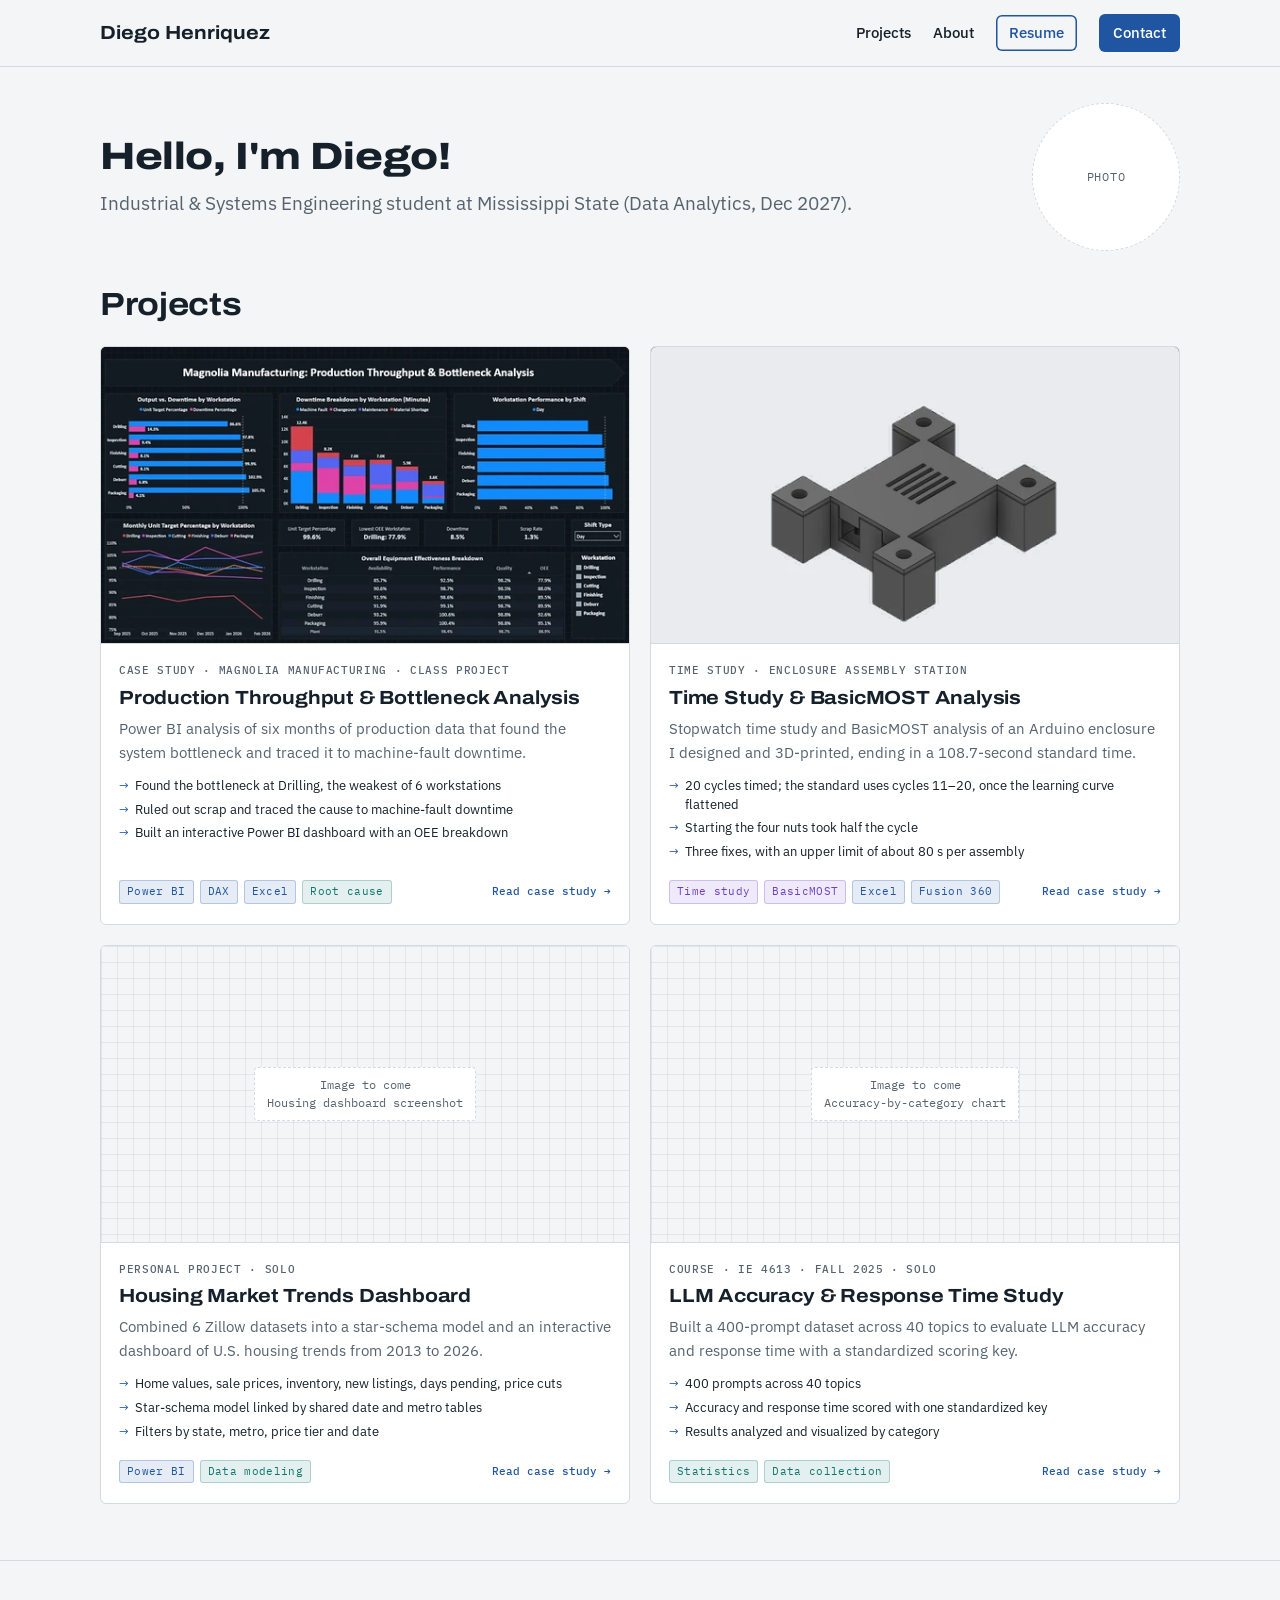
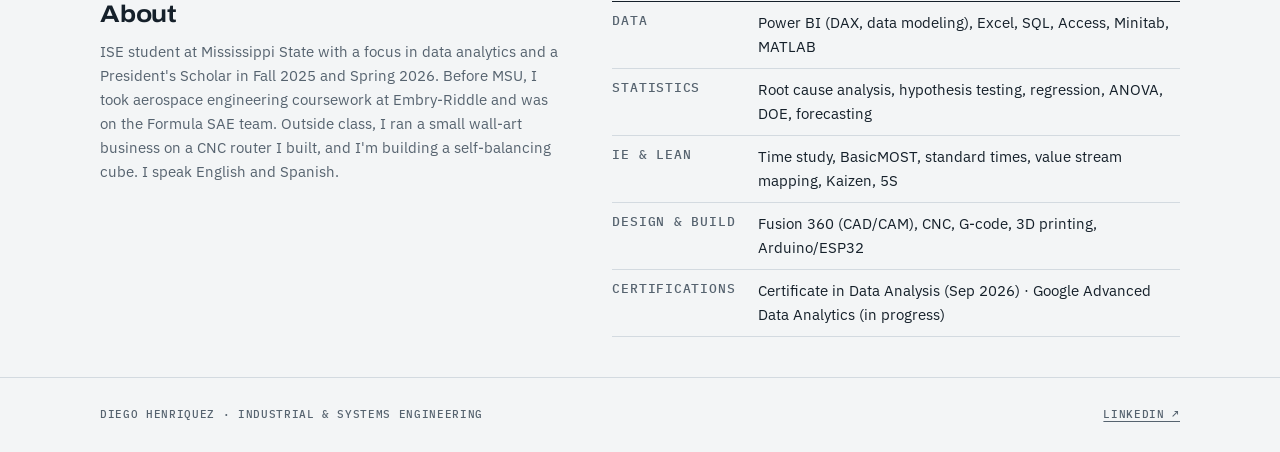
==== index.html @ f1a41e44 "Remove internship/co-op term from the site Co-Authored-By: Claude Opus 5.5 <noreply@anthropic.com> C" ====
<!doctype html>
<html lang="en">
<head>
<meta charset="utf-8">
<meta name="viewport" content="width=device-width, initial-scale=1, viewport-fit=cover">
<title>Diego Henriquez | Industrial &amp; Systems Engineering Portfolio</title>
<meta name="description" content="Portfolio of Diego Henriquez, an Industrial &amp; Systems Engineering student at Mississippi State University focused on data analytics and process improvement.">
<meta property="og:title" content="Diego Henriquez | Industrial &amp; Systems Engineering Portfolio">
<meta property="og:description" content="Portfolio of Diego Henriquez, an Industrial &amp; Systems Engineering student at Mississippi State University focused on data analytics and process improvement.">
<link rel="preconnect" href="https://fonts.googleapis.com">
<link rel="preconnect" href="https://fonts.gstatic.com" crossorigin>
<link rel="stylesheet" href="https://fonts.googleapis.com/css2?family=Archivo:wdth,wght@100..125,500..800&family=IBM+Plex+Mono:wght@400;500&family=IBM+Plex+Sans:ital,wght@0,400;0,500;0,600;1,400&display=swap">
<link rel="stylesheet" href="/assets/site.css?v=e1e865ce">
</head>
<body>
<header class="site-header">
  <div class="wrap">
    <a class="brand" href="#top">Diego Henriquez</a>
    <nav class="nav" aria-label="Main">
      <a href="#projects" class="hide-xs">Projects</a>
      <a href="#about" class="hide-sm">About</a>
      <a href="/assets/Diego_Henriquez_Resume.pdf" class="nav-ghost" target="_blank" rel="noopener">Resume</a>
      <a href="#contact" class="nav-cta" aria-haspopup="dialog">Contact</a>
    </nav>
  </div>
</header>
<main id="home">
  <div class="intro" id="top">
    <div class="wrap intro-grid">
      <div class="intro-copy">
        <h1 id="name-h">Hello, I'm Diego!</h1>
        <p class="lede"><span class="line">Industrial &amp; Systems Engineering student at Mississippi State (Data Analytics, Dec&nbsp;2027).</span></p>
      </div>
      <div class="avatar" role="img" aria-label="Profile photo coming soon"><span>Photo</span></div>
    </div>
  </div>

  <section class="block first" id="projects" aria-labelledby="projects-h">
    <div class="wrap">
      <div class="section-head">
        <h2 id="projects-h">Projects</h2>
      </div>
      <div class="projects cols-2">
        <a class="card" href="/projects/bottleneck-analysis/">
          <div class="thumb media"><img src="/assets/img/bottleneck-card-560.webp" srcset="/assets/img/bottleneck-card-560.webp 560w, /assets/img/bottleneck-card-1120.webp 1120w" sizes="(max-width: 640px) calc(100vw - 40px), 560px" alt="Power BI dashboard for the Magnolia Manufacturing bottleneck analysis" loading="lazy" decoding="async"><video src="/assets/video/bottleneck-card.mp4" muted loop playsinline preload="none" aria-hidden="true"></video></div>
          <div class="card-body">
            <div class="label">Case study · Magnolia Manufacturing · Class project</div>
            <h3>Production Throughput &amp; Bottleneck Analysis</h3>
            <p>Power BI analysis of six months of production data that found the system bottleneck and traced it to machine-fault downtime.</p>
            <ul class="facts"><li>Found the bottleneck at Drilling, the weakest of 6 workstations</li><li>Ruled out scrap and traced the cause to machine-fault downtime</li><li>Built an interactive Power BI dashboard with an OEE breakdown</li></ul>
            <div class="card-foot">
              <div class="tags"><span class="tag k-tool">Power BI</span><span class="tag k-tool">DAX</span><span class="tag k-tool">Excel</span><span class="tag k-analysis">Root cause</span></div>
              <span class="status">Read case study →</span>
            </div>
          </div>
        </a>
        <a class="card" href="/projects/time-study/">
          <div class="thumb media"><img src="/assets/img/ts-card-turn-560.webp" srcset="/assets/img/ts-card-turn-560.webp 560w, /assets/img/ts-card-turn-1120.webp 1120w" sizes="(max-width: 640px) calc(100vw - 40px), 560px" alt="Fusion 360 model of the enclosure turning while the cover lifts off and goes back on" loading="lazy" decoding="async"><video src="/assets/video/enclosure-turntable.mp4" muted loop playsinline preload="none" aria-hidden="true"></video></div>
          <div class="card-body">
            <div class="label">Time study · Enclosure assembly station</div>
            <h3>Time Study &amp; BasicMOST Analysis</h3>
            <p>Stopwatch time study and BasicMOST analysis of an Arduino enclosure I designed and 3D-printed, ending in a 108.7-second standard time.</p>
            <ul class="facts"><li>20 cycles timed; the standard uses cycles 11–20, once the learning curve flattened</li><li>Starting the four nuts took half the cycle</li><li>Three fixes, with an upper limit of about 80 s per assembly</li></ul>
            <div class="card-foot">
              <div class="tags"><span class="tag k-ie">Time study</span><span class="tag k-ie">BasicMOST</span><span class="tag k-tool">Excel</span><span class="tag k-tool">Fusion 360</span></div>
              <span class="status">Read case study →</span>
            </div>
          </div>
        </a>
        <a class="card" href="/projects/housing-dashboard/">
          <div class="thumb"><div class="pending">Image to come<br>Housing dashboard screenshot</div></div>
          <div class="card-body">
            <div class="label">Personal project · Solo</div>
            <h3>Housing Market Trends Dashboard</h3>
            <p>Combined 6 Zillow datasets into a star-schema model and an interactive dashboard of U.S. housing trends from 2013 to 2026.</p>
            <ul class="facts"><li>Home values, sale prices, inventory, new listings, days pending, price cuts</li><li>Star-schema model linked by shared date and metro tables</li><li>Filters by state, metro, price tier and date</li></ul>
            <div class="card-foot">
              <div class="tags"><span class="tag k-tool">Power BI</span><span class="tag k-analysis">Data modeling</span></div>
              <span class="status">Read case study →</span>
            </div>
          </div>
        </a>
        <a class="card" href="/projects/llm-study/">
          <div class="thumb"><div class="pending">Image to come<br>Accuracy-by-category chart</div></div>
          <div class="card-body">
            <div class="label">Course · IE 4613 · Fall 2025 · Solo</div>
            <h3>LLM Accuracy &amp; Response Time Study</h3>
            <p>Built a 400-prompt dataset across 40 topics to evaluate LLM accuracy and response time with a standardized scoring key.</p>
            <ul class="facts"><li>400 prompts across 40 topics</li><li>Accuracy and response time scored with one standardized key</li><li>Results analyzed and visualized by category</li></ul>
            <div class="card-foot">
              <div class="tags"><span class="tag k-analysis">Statistics</span><span class="tag k-analysis">Data collection</span></div>
              <span class="status">Read case study →</span>
            </div>
          </div>
        </a>
      </div>
    </div>
  </section>

  <section class="block compact" id="about" aria-labelledby="about-h">
    <div class="wrap about-grid">
      <div class="about-copy">
        <h2 id="about-h">About</h2>
        <p>ISE student at Mississippi State with a focus in data analytics and a President's Scholar in Fall 2025 and Spring 2026. Before MSU, I took aerospace engineering coursework at Embry-Riddle and was on the Formula SAE team. Outside class, I ran a small wall-art business on a CNC router I built, and I'm building a self-balancing cube. I speak English and Spanish.</p>
      </div>
      <dl class="skills">
        <div><dt class="label">Data</dt><dd>Power BI (DAX, data modeling), Excel, SQL, Access, Minitab, MATLAB</dd></div>
        <div><dt class="label">Statistics</dt><dd>Root cause analysis, hypothesis testing, regression, ANOVA, DOE, forecasting</dd></div>
        <div><dt class="label">IE &amp; lean</dt><dd>Time study, BasicMOST, standard times, value stream mapping, Kaizen, 5S</dd></div>
        <div><dt class="label">Design &amp; build</dt><dd>Fusion 360 (CAD/CAM), CNC, G-code, 3D printing, Arduino/ESP32</dd></div>
        <div><dt class="label">Certifications</dt><dd>Certificate in Data Analysis (Sep 2026) · Google Advanced Data Analytics (in progress)</dd></div>
      </dl>
    </div>
  </section>

  <dialog class="contact-dlg" id="contact" aria-labelledby="contact-h">
    <button type="button" class="contact-close" aria-label="Close">✕</button>
    <div class="contact">
      <div>
        <h2 id="contact-h">Let's talk</h2>
        <p>Open to relocating anywhere in the U.S. Email is the best way to reach me.</p>
      </div>
      <div class="email-field">
        <span class="email-addr" id="email-addr">diegoh1548@gmail.com</span>
        <button type="button" class="copy-btn" id="copy-email" aria-label="Copy email address"><svg viewBox="0 0 24 24" width="18" height="18" fill="none" stroke="currentColor" stroke-width="1.9" stroke-linecap="round" stroke-linejoin="round" aria-hidden="true"><rect width="14" height="14" x="8" y="8" rx="2" ry="2"/><path d="M4 16c-1.1 0-2-.9-2-2V4c0-1.1.9-2 2-2h10c1.1 0 2 .9 2 2"/></svg><span class="copy-label">Copy</span></button>
      </div>
      <div class="contact-actions">
        <a class="cbtn cbtn-primary" href="mailto:diegoh1548@gmail.com"><svg viewBox="0 0 24 24" width="18" height="18" fill="none" stroke="currentColor" stroke-width="1.9" stroke-linecap="round" stroke-linejoin="round" aria-hidden="true"><rect width="20" height="16" x="2" y="4" rx="2"/><path d="m22 7-8.97 5.7a1.94 1.94 0 0 1-2.06 0L2 7"/></svg>Email me</a>
        <a class="cbtn cbtn-secondary" href="https://www.linkedin.com/in/diego-s-henriquez" target="_blank" rel="noopener"><svg viewBox="0 0 24 24" width="18" height="18" fill="none" stroke="currentColor" stroke-width="1.9" stroke-linecap="round" stroke-linejoin="round" aria-hidden="true"><path d="M15 3h6v6"/><path d="M10 14 21 3"/><path d="M18 13v6a2 2 0 0 1-2 2H5a2 2 0 0 1-2-2V8a2 2 0 0 1 2-2h3"/></svg>LinkedIn</a>
      </div>
    </div>
  </dialog>
</main>
<footer>
  <div class="wrap">
    <span class="label">Diego Henriquez · Industrial &amp; Systems Engineering</span>
    <a class="label" href="https://www.linkedin.com/in/diego-s-henriquez" target="_blank" rel="noopener">LinkedIn ↗</a>
  </div>
</footer>
<script src="/assets/site.js?v=23eb22f5"></script>
</body>
</html>
---- assets/site.css ----
/* Diego Henriquez portfolio
   Layout: drafting-sheet portfolio. Compact intro, 3x2 project grid, and project pages
   whose left column reads like a drawing's spec column. */
:root {
  --paper: #f3f5f6;
  --surface: #ffffff;
  --ink: #15202a;
  --muted: #56636f;
  --line: #d3dae0;
  --grid: rgba(21, 32, 42, 0.07);
  --accent: #1f55a1;
  --accent-ink: #ffffff;
  --signal: #b87400;
  --signal-soft: rgba(184, 116, 0, 0.12);

  --font-display: "Archivo", "Helvetica Neue", Arial, sans-serif;
  --font-body: "IBM Plex Sans", "Segoe UI", Roboto, Arial, sans-serif;
  --font-mono: "IBM Plex Mono", ui-monospace, "SFMono-Regular", Menlo, Consolas, monospace;

  --step--1: 0.8125rem;
  --step-0: 1rem;
  --step-1: 1.1875rem;
  --step-2: 1.5rem;
  --step-3: 2rem;

  --radius: 6px;
  --wrap: 1120px;
  color-scheme: light;
}
/* Always light. The dark palette below is kept for reference and only applies if data-theme="dark" is set. */
:root[data-theme="dark"] {
  --paper: #0f151b;
  --surface: #151d25;
  --ink: #e5eaee;
  --muted: #9aa7b2;
  --line: #2a3641;
  --grid: rgba(229, 234, 238, 0.06);
  --accent: #86abe6;
  --accent-ink: #0f151b;
  --signal: #f0b443;
  --signal-soft: rgba(240, 180, 67, 0.14);
  --k-tool: #86abe6; --k-analysis: #5ec7b9; --k-ie: #b39cf0; --k-build: #f08aa8;
  color-scheme: dark;
}

* { box-sizing: border-box; }
img { max-width: 100%; }
[hidden] { display: none !important; }
html { scroll-behavior: smooth; }
@media (prefers-reduced-motion: reduce) { html { scroll-behavior: auto; } * { transition: none !important; } }

body {
  margin: 0;
  background: var(--paper);
  color: var(--ink);
  font-family: var(--font-body);
  font-size: var(--step-0);
  line-height: 1.6;
  -webkit-font-smoothing: antialiased;
}
a { color: var(--accent); text-underline-offset: 3px; }
:focus-visible { outline: 2px solid var(--accent); outline-offset: 3px; border-radius: 2px; }
h1, h2, h3 { font-family: var(--font-display); font-stretch: 112%; line-height: 1.1; margin: 0; text-wrap: balance; letter-spacing: -0.01em; }
p { margin: 0; }

.wrap { max-width: var(--wrap); margin-inline: auto; padding-inline: 20px; }
.label {
  font-family: var(--font-mono);
  font-size: var(--step--1);
  font-weight: 500;
  letter-spacing: 0.06em;
  text-transform: uppercase;
  color: var(--muted);
}

/* ---------- header ---------- */
.site-header {
  position: sticky;
  top: env(safe-area-inset-top, 0px);
  z-index: 10;
  background: color-mix(in srgb, var(--paper) 88%, transparent);
  backdrop-filter: blur(8px);
  -webkit-backdrop-filter: blur(8px);
  border-bottom: 1px solid var(--line);
}
.site-header .wrap { display: flex; align-items: center; justify-content: space-between; gap: 16px; padding-block: 14px; }
.brand { font-family: var(--font-display); font-stretch: 112%; font-weight: 700; font-size: var(--step-1); color: var(--ink); text-decoration: none; white-space: nowrap; transition: opacity 180ms ease, transform 180ms ease; }
.brand.is-tucked { opacity: 0; transform: translateY(4px); pointer-events: none; }
.nav { display: flex; gap: 22px; align-items: center; flex-wrap: wrap; }
.nav a { color: var(--ink); text-decoration: none; font-weight: 500; font-size: 0.9375rem; }
.nav a:hover { color: var(--accent); }
.nav .nav-cta { color: var(--accent-ink); background: var(--accent); padding: 7px 14px; border-radius: var(--radius); }
.nav .nav-cta:hover { color: var(--accent-ink); filter: brightness(1.08); }
@media (max-width: 560px) { .nav .hide-sm { display: none; } .nav { gap: 14px; } }

/* ---------- compact intro ---------- */
.intro { padding-block: 36px 8px; }
.intro h1 { font-size: clamp(1.75rem, 3.6vw, 2.375rem); font-weight: 800; font-stretch: 118%; }
.intro-grid { display: flex; align-items: center; justify-content: space-between; gap: 40px; }
.intro-copy { min-width: 0; }
.intro .lede { max-width: none; }
.intro .lede .line { display: block; }
@media (min-width: 1000px) { .intro .lede .line { white-space: nowrap; } }
.avatar { flex: none; width: 148px; aspect-ratio: 1; border-radius: 50%; display: grid; place-items: center;
  background: var(--surface); border: 1.5px dashed var(--line); color: var(--muted);
  font-family: var(--font-mono); font-size: 0.75rem; letter-spacing: 0.06em; text-transform: uppercase; }
@media (max-width: 560px) { .intro-grid { flex-direction: column-reverse; align-items: flex-start; gap: 16px; } .avatar { width: 88px; } }
.lede { margin-top: 10px; font-size: var(--step-1); color: var(--muted); max-width: 62ch; }

/* ---------- sections ---------- */
section.block { padding-block: 56px; border-top: 1px solid var(--line); }
section.block.first { padding-top: 28px; border-top: 0; }
section.block.compact { padding-block: 40px; }
section.block.compact h2 { font-size: var(--step-2); }
.section-head { margin-bottom: 24px; }
.section-head h2 { font-size: var(--step-3); font-weight: 700; }

/* ---------- project grid ---------- */
.projects { display: grid; grid-template-columns: repeat(3, minmax(0, 1fr)); gap: 20px; }
@media (max-width: 960px) { .projects { grid-template-columns: repeat(2, minmax(0, 1fr)); } }
@media (max-width: 600px) { .projects { grid-template-columns: 1fr; } }

.card {
  display: flex; flex-direction: column;
  background: var(--surface);
  border: 1px solid var(--line);
  border-radius: var(--radius);
  overflow: hidden;
  color: var(--ink);
  text-decoration: none;
  min-width: 0;
  transition: transform 160ms ease, border-color 160ms ease, box-shadow 160ms ease;
}
.card:hover { transform: translateY(-2px); border-color: var(--accent); box-shadow: 0 8px 24px -16px color-mix(in srgb, var(--ink) 60%, transparent); }
.thumb {
  position: relative;
  aspect-ratio: 16 / 9;
  max-width: 100%;
  border-bottom: 1px solid var(--line);
  background-color: var(--paper);
  background-image:
    linear-gradient(var(--grid) 1px, transparent 1px),
    linear-gradient(90deg, var(--grid) 1px, transparent 1px);
  background-size: 16px 16px;
  display: flex; align-items: center; justify-content: center;
  padding: 16px;
}
.thumb .pending {
  font-family: var(--font-mono); font-size: 0.75rem; color: var(--muted);
  text-align: center; line-height: 1.5;
  border: 1px dashed var(--line); background: var(--surface);
  padding: 8px 12px; border-radius: 4px; max-width: 90%;
}
.card-body { display: flex; flex-direction: column; gap: 8px; padding: 18px 18px 20px; flex: 1; }
.card-body .label { font-size: 0.6875rem; }
.card-body h3 { font-size: 1.1875rem; font-weight: 700; }
.card-body p { color: var(--muted); font-size: 0.9375rem; }
.facts { margin: 4px 0 0; padding: 0; list-style: none; display: flex; flex-direction: column; gap: 5px; }
.facts li { position: relative; padding-left: 14px; font-size: 0.8125rem; line-height: 1.45; color: var(--ink); }
.facts li { padding-left: 16px; }
.facts li::before { content: "→"; position: absolute; left: 0; top: 0; font-size: 0.75rem; line-height: inherit; color: var(--accent); }
.card-foot { margin-top: auto; padding-top: 10px; display: flex; justify-content: space-between; align-items: center; gap: 10px; flex-wrap: wrap; }
.tags { display: flex; flex-wrap: wrap; gap: 6px; }
.tag { font-family: var(--font-mono); font-size: 0.6875rem; letter-spacing: 0.03em; padding: 3px 8px; border-radius: 3px; background: color-mix(in srgb, var(--ink) 7%, transparent); color: var(--ink); white-space: nowrap; }
.tag.wip { background: var(--signal-soft); color: var(--signal); }
/* Skill chips colored by kind: tools, analysis, IE methods, build. Same colors on every page. */
:root { --k-tool: #1f55a1; --k-analysis: #0f766e; --k-ie: #6d3fc4; --k-build: #b42357; }
.tag[class*="k-"] { color: var(--k); background: color-mix(in srgb, var(--k) 11%, transparent); box-shadow: inset 0 0 0 1px color-mix(in srgb, var(--k) 26%, transparent); }
.tag.k-tool { --k: var(--k-tool); }
.tag.k-analysis { --k: var(--k-analysis); }
.tag.k-ie { --k: var(--k-ie); }
.tag.k-build { --k: var(--k-build); }
.status { font-family: var(--font-mono); font-size: 0.6875rem; color: var(--accent); font-weight: 500; white-space: nowrap; }

/* six-station flow (bottleneck project) */
.flow { display: flex; align-items: stretch; gap: 4px; width: 100%; }
.station {
  flex: 1 1 0; min-width: 0;
  display: flex; flex-direction: column; align-items: center; justify-content: center; gap: 6px;
  padding: 10px 2px; border: 1px solid var(--line); background: var(--surface); border-radius: 3px;
  font-family: var(--font-mono); font-size: 0.5625rem; letter-spacing: 0.04em; text-transform: uppercase; color: var(--muted);
  text-align: center; overflow-wrap: anywhere;
}
.station .bar { width: 60%; height: 3px; background: var(--muted); opacity: 0.45; border-radius: 2px; }
.station.constraint { border-color: var(--signal); background: var(--signal-soft); color: var(--signal); font-weight: 500; }
.station.constraint .bar { background: var(--signal); opacity: 1; width: 50%; }
.flow-wrap { width: 100%; display: flex; flex-direction: column; gap: 10px; }
.flow-caption { font-family: var(--font-mono); font-size: 0.6875rem; color: var(--muted); text-align: center; }
.flow-caption b { color: var(--signal); font-weight: 500; }

/* ---------- about ---------- */
.about-grid { display: grid; grid-template-columns: minmax(0, 0.9fr) minmax(0, 1.1fr); gap: 48px; }
@media (max-width: 860px) { .about-grid { grid-template-columns: 1fr; gap: 28px; } }
.about-copy { display: flex; flex-direction: column; gap: 12px; max-width: 62ch; }
.about-copy p { color: var(--muted); font-size: 0.9375rem; }
.about-copy h2 { font-weight: 700; }
.skills { margin: 0; display: grid; border-top: 1.5px solid var(--ink); }
.skills > div { display: grid; grid-template-columns: 130px minmax(0, 1fr); gap: 16px; padding-block: 9px; border-bottom: 1px solid var(--line); }
.skills dt { margin: 0; }
.skills dd { margin: 0; font-size: 0.9375rem; }
@media (max-width: 520px) { .skills > div { grid-template-columns: 1fr; gap: 4px; } }

/* ---------- contact ---------- */
.contact { display: grid; grid-template-columns: minmax(0, 1.2fr) minmax(0, 1fr); gap: 40px; align-items: center; }
@media (max-width: 860px) { .contact { grid-template-columns: 1fr; gap: 20px; } }
.contact h2 { font-weight: 700; margin-bottom: 8px; }
.contact p { color: var(--muted); max-width: 52ch; }
.email-box { background: var(--surface); border: 1px solid var(--line); border-radius: var(--radius); padding: 14px 16px; display: flex; flex-direction: column; gap: 10px; min-width: 0; }
.email-line { display: flex; align-items: center; justify-content: space-between; gap: 12px; flex-wrap: wrap; }
.email-addr { font-family: var(--font-mono); font-size: 1.0625rem; color: var(--ink); user-select: all; overflow-wrap: anywhere; }
.copy-btn { font: inherit; font-size: 0.8125rem; font-weight: 600; color: var(--accent); background: transparent; border: 1px solid var(--accent); border-radius: var(--radius); padding: 6px 12px; cursor: pointer; }
.copy-btn:hover { background: color-mix(in srgb, var(--accent) 8%, transparent); }
.contact-links { display: flex; gap: 18px; flex-wrap: wrap; font-weight: 600; font-size: 0.9375rem; }

footer { border-top: 1px solid var(--line); padding-block: 28px; }
footer .wrap { display: flex; justify-content: space-between; gap: 12px; flex-wrap: wrap; }
footer .label { font-size: 0.6875rem; }

/* ---------- project pages ---------- */
.case { padding-block: 32px 56px; }
.back { display: inline-flex; gap: 6px; font-weight: 600; font-size: 0.9375rem; text-decoration: none; }
.case-head { margin-top: 24px; max-width: 860px; }
.case-head h1 { font-size: clamp(1.875rem, 4.6vw, 3rem); font-weight: 800; margin-block: 12px 16px; }
@media (min-width: 900px) { .case-head { max-width: none; } .case-head h1.one-line { white-space: nowrap; font-size: min(2.625rem, 3.2vw); } .case-head .lede { max-width: 64ch; } }
.case-head .lede { max-width: 64ch; margin-top: 0; }
.case-head .tags { margin-top: 18px; }

.stats {
  display: grid; grid-template-columns: repeat(var(--n, 4), minmax(0, 1fr));
  gap: 1px; background: var(--line);
  margin-top: 36px; border: 1.5px solid var(--ink);
}
.stat { padding: 16px 18px 18px; background: var(--surface); display: flex; flex-direction: column; gap: 6px; min-width: 0; }
.stat .num { font-family: var(--font-display); font-stretch: 112%; font-weight: 800; font-size: 2.125rem; line-height: 1; font-variant-numeric: tabular-nums; }
.stat.hot .num { color: var(--signal); }
.stat p { font-size: 0.875rem; color: var(--muted); }
@media (max-width: 860px) { .stats.n4 { grid-template-columns: repeat(2, minmax(0, 1fr)); } }
@media (max-width: 560px) { .stats.n3 { grid-template-columns: 1fr; } }
@media (max-width: 420px) { .stats { grid-template-columns: 1fr !important; } }

.figure { margin: 36px 0 0; }
.figure .thumb { aspect-ratio: 16 / 9; border: 1px solid var(--line); border-radius: var(--radius); }
.figure figcaption { margin-top: 10px; font-size: 0.875rem; color: var(--muted); }
.figure .shot { display: block; border: 1px solid var(--line); border-radius: var(--radius); overflow: hidden; background: #0f151b; transition: border-color 160ms ease; }
.figure .shot:hover { border-color: var(--accent); }
.figure .shot img { display: block; width: 100%; height: auto; }

.case-body { display: grid; grid-template-columns: 240px minmax(0, 1fr); gap: 56px; margin-top: 48px; }
@media (max-width: 860px) { .case-body { grid-template-columns: 1fr; gap: 28px; } }
.spec { align-self: start; position: sticky; top: calc(env(safe-area-inset-top, 0px) + 84px); border-top: 1.5px solid var(--ink); }
@media (max-width: 860px) { .spec { position: static; } }
.spec dl { margin: 0; }
.spec div { padding-block: 12px; border-bottom: 1px solid var(--line); display: flex; flex-direction: column; gap: 2px; }
.spec dd { margin: 0; font-size: 0.9375rem; font-weight: 500; }
.prose { display: flex; flex-direction: column; gap: 36px; min-width: 0; }
.prose section { display: flex; flex-direction: column; gap: 12px; }
/* text keeps a readable measure; figures use the full column */
.prose > :not(.figure):not(section), .prose section > :not(.figure) { max-width: 68ch; }
.prose section .figure { margin: 8px 0; }
.prose h2 { font-size: var(--step-2); font-weight: 700; }
.prose ul { margin: 0; padding-left: 20px; display: flex; flex-direction: column; gap: 10px; }
.prose li::marker { color: var(--muted); }
.prose .figure { margin-top: 0; }
.takeaway { border-left: 3px solid var(--signal); padding: 4px 0 4px 18px; font-size: var(--step-1); }

/* content still to be written (search the HTML for "To add") */
.todo {
  border: 1px dashed var(--signal);
  background: var(--signal-soft);
  border-radius: 4px;
  padding: 10px 14px;
  font-size: 0.875rem;
  color: var(--ink);
}
.todo::before { content: "To add · "; font-family: var(--font-mono); font-size: 0.75rem; letter-spacing: 0.04em; text-transform: uppercase; color: var(--signal); }

.pager { display: grid; grid-template-columns: 1fr 1fr; gap: 16px; margin-top: 56px; padding-top: 24px; border-top: 1px solid var(--line); }
.pager a { display: flex; flex-direction: column; gap: 4px; text-decoration: none; color: var(--ink); padding: 14px 16px; border: 1px solid var(--line); border-radius: var(--radius); background: var(--surface); min-width: 0; }
.pager a:hover { border-color: var(--accent); }
.pager a.next { text-align: right; grid-column: 2; }
.pager .pager-title { font-family: var(--font-display); font-stretch: 112%; font-weight: 700; font-size: 1rem; }
@media (max-width: 560px) { .pager { grid-template-columns: 1fr; } .pager a.next { grid-column: auto; } }

/* four projects: a 2x2 grid instead of 3 + 1 */
.projects.cols-2 { grid-template-columns: repeat(2, minmax(0, 1fr)); }
@media (max-width: 600px) { .projects.cols-2 { grid-template-columns: 1fr; } }
.figure .shot video { display: block; width: 100%; height: auto; }

/* Project pages: dark content and a matching dark header */
body:has(article.case:not(.theme-light)) { background: #0f151b; }
body:has(article.case:not(.theme-light)) .site-header,
body:has(article.case:not(.theme-light)) main,
body:has(article.case:not(.theme-light)) footer {
  --paper: #0f151b;
  --surface: #151d25;
  --ink: #e5eaee;
  --muted: #9aa7b2;
  --line: #2a3641;
  --grid: rgba(229, 234, 238, 0.06);
  --accent: #86abe6;
  --accent-ink: #0f151b;
  --signal: #f0b443;
  --signal-soft: rgba(240, 180, 67, 0.14);
  --k-tool: #86abe6; --k-analysis: #5ec7b9; --k-ie: #b39cf0; --k-build: #f08aa8;
  color-scheme: dark;
  background: var(--paper);
  color: var(--ink);
}
body:has(article.case:not(.theme-light)) .site-header { background: rgba(15, 21, 27, 0.92); }

/* Home card with a dashboard still that plays the clip on hover */
.thumb.media { padding: 0; background: #0f151b; overflow: hidden; }
.thumb.media img, .thumb.media video { position: absolute; inset: 0; width: 100%; height: 100%; object-fit: cover; }
.thumb.media video { opacity: 0; transition: opacity 200ms ease; }
.thumb.media.is-playing video { opacity: 1; }
.play-hint { position: absolute; right: 10px; bottom: 10px; font-family: var(--font-mono); font-size: 0.6875rem; color: #e5eaee; background: rgba(15, 21, 27, 0.8); border: 1px solid #2a3641; padding: 3px 8px; border-radius: 3px; transition: opacity 200ms ease; }
.thumb.media.is-playing .play-hint { opacity: 0; }
@media (hover: none) { .play-hint { display: none; } }

/* STAR summary near the top of a case study */
.star { margin-top: 44px; }
.star h2 { font-size: var(--step-2); font-weight: 700; margin-bottom: 14px; }
.star-grid { position: relative; display: grid; grid-template-columns: repeat(var(--n, 3), minmax(0, 1fr)); border: 1px solid var(--line); border-radius: var(--radius); overflow: hidden; }
.star-item + .star-item { border-left: 1px solid var(--line); }
.star-item { background: var(--surface); padding: 16px 18px 18px; display: flex; flex-direction: column; gap: 8px; }
.star-k { font-family: var(--font-mono); font-size: 0.75rem; letter-spacing: 0.06em; text-transform: uppercase; color: var(--muted); }
.star-item p { font-size: 0.9375rem; line-height: 1.55; color: var(--muted); }
.star-item.is-result { background: color-mix(in srgb, var(--accent) 9%, var(--surface)); }
.star-item.is-result .star-k { color: var(--accent); }
.star-item.is-result p { color: var(--ink); }
/* Accent line along the top that has finished drawing across all three boxes */
.star-grid::before { content: ""; position: absolute; z-index: 1; left: 0; top: 0; width: 100%; height: 2px; background: var(--accent); transform-origin: left center; }
@media (max-width: 760px) {
  .star-grid { grid-template-columns: 1fr; }
  .star-item + .star-item { border-left: 0; border-top: 1px solid var(--line); }
  .star-grid::before { width: 2px; height: 100%; transform-origin: center top; }
}
/* Load-in, once: the line sweeps left to right and each box fades up as the line reaches it */
@media (prefers-reduced-motion: no-preference) {
  .star-grid::before { animation: star-sweep 1100ms cubic-bezier(.4, 0, .2, 1) 150ms both; }
  .star-item { animation: star-in 420ms ease-out both; animation-delay: calc(150ms + var(--i) * 330ms); }
  .star-item.is-result { animation: star-in 420ms ease-out both, star-glow 900ms ease-out both; animation-delay: calc(150ms + var(--i) * 330ms), 1150ms; }
  @media (max-width: 760px) { .star-grid::before { animation-name: star-sweep-v; } }
}
@keyframes star-sweep { from { transform: scaleX(0); } to { transform: scaleX(1); } }
@keyframes star-sweep-v { from { transform: scaleY(0); } to { transform: scaleY(1); } }
@keyframes star-in { from { opacity: 0; transform: translateY(6px); } to { opacity: 1; transform: none; } }
@keyframes star-glow { from { box-shadow: inset 0 0 0 1px color-mix(in srgb, var(--accent) 70%, transparent); } to { box-shadow: inset 0 0 0 1px transparent; } }
.full-title { margin-top: 56px; padding-top: 28px; border-top: 1px solid var(--line); font-size: var(--step-3); font-weight: 700; }
.full-title + .case-body { margin-top: 28px; }

/* Click-to-enlarge */
.figure .shot { cursor: zoom-in; }
.lb { border: 0; padding: 0; margin: auto; max-width: 96vw; max-height: 94vh; background: transparent; color: #e5eaee; overflow: visible; }
.lb::backdrop { background: rgba(5, 8, 11, 0.88); }
.lb-media { display: block; max-width: 96vw; max-height: 86vh; width: auto; height: auto; border-radius: 6px; border: 1px solid #2a3641; background: #0f151b; }
.lb-cap { margin-top: 10px; font-size: 0.875rem; color: #9aa7b2; max-width: 96vw; }
.lb-close { position: fixed; top: 14px; right: 16px; font: inherit; font-size: 0.875rem; font-weight: 600; color: #0f151b; background: #e5eaee; border: 0; border-radius: 6px; padding: 7px 12px; cursor: pointer; }

/* Case page: keep the header, short version and at least half the first clip above the fold */
.case-head { margin-top: 14px; }
.case-head h1 { margin-block: 8px 10px; }
.case-head .tags { margin-top: 12px; }
@media (min-width: 900px) { .case-head .lede { max-width: 92ch; } }
.star { margin-top: 26px; }
.star h2 { font-size: var(--step-1); margin-bottom: 10px; }
.star-item { padding: 14px 18px 16px; gap: 6px; }
.star-item p { font-size: 0.875rem; line-height: 1.5; }
.star + .figure { margin-top: 20px; }

/* DAX code blocks */
.prose h3 { font-size: var(--step-1); font-weight: 700; margin-top: 10px; }
.prose section > .dax { max-width: none; }
.dax { border: 1px solid var(--line); border-radius: var(--radius); background: color-mix(in srgb, var(--paper) 55%, #000); overflow: hidden; }
.dax-label { font-family: var(--font-mono); font-size: 0.6875rem; letter-spacing: 0.06em; text-transform: uppercase; color: var(--muted); padding: 8px 16px 0; }
.dax pre { margin: 0; padding: 12px 16px 14px; overflow-x: auto; font-family: var(--font-mono); font-size: 0.8125rem; line-height: 1.6; color: var(--ink); tab-size: 4; }
.dax code { font: inherit; white-space: pre; }
.dx-f { color: var(--k-tool, #86abe6); }
.dx-m { color: var(--k-ie, #b39cf0); }
.dx-col { color: var(--k-analysis, #5ec7b9); }
.dx-s { color: var(--k-build, #f08aa8); }
.dx-k { color: var(--k-build, #f08aa8); font-weight: 600; }
.dx-c, .dx-n { color: var(--muted); }
@media (max-width: 560px) { .dax pre { font-size: 0.75rem; padding-inline: 12px; } }

/* Wide figures: on desktop, charts span the full page width (under the details column) so labels stay readable */


/* Icon bullets (recommendations) */
.prose .icon-list { list-style: none; padding: 0; margin: 0; display: flex; flex-direction: column; gap: 16px; }
.icon-list li { display: grid; grid-template-columns: 38px minmax(0, 1fr); gap: 14px; align-items: start; }
.il-ic { width: 38px; height: 38px; border-radius: 9px; display: grid; place-items: center; color: var(--accent);
  background: color-mix(in srgb, var(--accent) 13%, transparent); box-shadow: inset 0 0 0 1px color-mix(in srgb, var(--accent) 28%, transparent); }
.icon-list li > div { padding-top: 7px; }

/* Header resume button */
.nav .nav-ghost { padding: 6px 13px; border-radius: var(--radius); box-shadow: inset 0 0 0 1.5px var(--accent); color: var(--accent); }
.nav .nav-ghost:hover { background: color-mix(in srgb, var(--accent) 8%, transparent); color: var(--accent); }

/* Before / after data tables */
.prose section > .before-after { max-width: none; }
.before-after { display: flex; flex-direction: column; gap: 12px; margin: 6px 0 4px; }
.dt { border: 1px solid var(--line); border-radius: var(--radius); overflow: hidden; background: color-mix(in srgb, var(--paper) 55%, #000); }
.dt-cap { font-family: var(--font-mono); font-size: 0.6875rem; letter-spacing: 0.06em; text-transform: uppercase; color: var(--muted); padding: 9px 14px 0; }
.dt-raw .dt-cap { color: var(--k-build); }
.dt-clean .dt-cap { color: var(--k-analysis); }
.dt-scroll { overflow-x: auto; padding: 6px 6px 8px; }
.dt table { border-collapse: collapse; font-family: var(--font-mono); font-size: 0.75rem; width: 100%; }
.dt th { text-align: left; font-weight: 500; color: var(--muted); padding: 5px 8px; white-space: nowrap; border-bottom: 1px solid var(--line); }
.dt td { padding: 5px 8px; white-space: nowrap; color: var(--ink); }
.dt td.hl { border-radius: 3px; }
.dt-raw td.hl { background: color-mix(in srgb, var(--k-build) 18%, transparent); color: var(--k-build); }
.dt-clean td.hl { background: color-mix(in srgb, var(--k-analysis) 16%, transparent); color: var(--k-analysis); }
.dt td[data-empty] { min-width: 3ch; }
.ba-note { font-size: 0.8125rem; color: var(--muted); margin: 0; }
.dt table { font-size: 0.71875rem; }
.dt th, .dt td { padding: 5px 7px; }
@media (max-width: 440px) {
  .nav .hide-xs { display: none; }
  .nav { gap: 10px; }
  .nav .nav-ghost, .nav .nav-cta { padding: 6px 11px; }
}
@media (max-width: 380px) { .brand { font-size: 1.0625rem; } .nav { gap: 8px; } .nav .nav-ghost, .nav .nav-cta { padding: 6px 9px; font-size: 0.875rem; } }

/* "Show the DAX" toggle */
.dax-toggle { display: flex; flex-direction: column; gap: 12px; }
.dax-toggle > summary { cursor: pointer; width: fit-content; list-style: none; font-family: var(--font-mono); font-size: 0.8125rem;
  color: var(--accent); padding: 7px 12px; border-radius: var(--radius); box-shadow: inset 0 0 0 1px color-mix(in srgb, var(--accent) 40%, transparent); }
.dax-toggle > summary::-webkit-details-marker { display: none; }
.dax-toggle > summary::before { content: "+ "; }
.dax-toggle[open] > summary::before { content: "− "; }
.dax-toggle[open] > summary { margin-bottom: 4px; }
.prose section > .dax-toggle { max-width: none; }
.dax-toggle > p { max-width: 68ch; }

/* Project pages: one column. Details sit in a row above the write-up, and headings,
   text and pictures share one left edge. Text keeps a reading width; pictures use the full width. */
.case-body { grid-template-columns: minmax(0, 1fr); gap: 40px; }
.spec { position: static; border-top: 1.5px solid var(--ink); border-bottom: 1px solid var(--line); }
.spec dl { display: grid; grid-template-columns: repeat(4, minmax(0, 1fr)); gap: 0 32px; }
.spec div { border-bottom: 0; padding-block: 14px; }
@media (max-width: 860px) { .spec dl { grid-template-columns: repeat(2, minmax(0, 1fr)); } }
@media (max-width: 460px) { .spec dl { grid-template-columns: minmax(0, 1fr); } .spec div + div { border-top: 1px solid var(--line); } }
.full-title + .case-body { margin-top: 20px; }

/* Bullet text lines up with headings and paragraphs; the dots hang in the margin */
.prose ul:not(.icon-list) { padding-left: 0; list-style-position: outside; }
.prose ul:not(.icon-list) > li { margin-left: 0; }

/* When the device asks for reduced motion, keep a gentle left-to-right fade (no sliding) */
@media (prefers-reduced-motion: reduce) {
  .star-grid::before { animation: star-fade 500ms ease-out 150ms both; }
  .star-item { animation: star-fade 500ms ease-out both; animation-delay: calc(150ms + var(--i) * 330ms); }
}
@keyframes star-fade { from { opacity: 0; } to { opacity: 1; } }

/* Case pages: one shared width for everything in the article (text, tables, charts, video),
   so text and pictures line up on both edges. */
article.case > .wrap { max-width: calc(860px + 40px); }
article.case .prose > :not(.figure):not(section),
article.case .prose section > :not(.figure),
article.case .case-head .lede,
.dax-toggle > p { max-width: none; }
@media (min-width: 900px) { .case-head h1.one-line { font-size: min(2.125rem, 3.2vw); } }

/* Contact pop-up */
dialog.contact-dlg { width: min(520px, calc(100vw - 32px)); max-width: none; margin: auto; padding: 30px 28px 26px; border: 1px solid var(--line);
  border-radius: 12px; background: var(--surface); color: var(--ink); box-shadow: 0 24px 64px rgba(5, 8, 11, 0.35); }
dialog.contact-dlg::backdrop { background: rgba(5, 8, 11, 0.6); }
.contact-dlg .contact { display: flex; flex-direction: column; align-items: stretch; gap: 22px; }
.contact-dlg .contact p { max-width: none; }
.contact-close { position: absolute; top: 12px; right: 12px; width: 34px; height: 34px; display: grid; place-items: center; font: inherit; font-size: 0.9375rem;
  color: var(--muted); background: transparent; border: 0; border-radius: 8px; cursor: pointer; }
.contact-close:hover { color: var(--ink); background: color-mix(in srgb, var(--ink) 8%, transparent); }
@media (prefers-reduced-motion: no-preference) {
  dialog.contact-dlg[open] { animation: dlg-in 180ms ease-out; }
}
@keyframes dlg-in { from { opacity: 0; transform: translateY(8px) scale(0.98); } to { opacity: 1; transform: none; } }

/* Contact pop-up: email field + two equal buttons */
.contact-dlg h2 { font-size: var(--step-2); margin-bottom: 8px; }
.contact-dlg .contact p { color: var(--muted); font-size: 0.9375rem; line-height: 1.55; }
.email-field { display: flex; align-items: center; justify-content: space-between; gap: 12px; padding: 6px 6px 6px 14px;
  border: 1px solid var(--line); border-radius: 10px; background: color-mix(in srgb, var(--paper) 70%, transparent); }
.email-field .email-addr { font-family: var(--font-mono); font-size: 0.9375rem; color: var(--ink); overflow: hidden; text-overflow: ellipsis; white-space: nowrap; min-width: 0; }
.email-field .copy-btn { flex: none; display: inline-flex; align-items: center; gap: 6px; height: 34px; padding: 0 12px; font: inherit; font-size: 0.8125rem; font-weight: 600;
  color: var(--ink); background: color-mix(in srgb, var(--ink) 7%, transparent); border: 0; border-radius: 7px; cursor: pointer; }
.email-field .copy-btn svg { width: 15px; height: 15px; }
.email-field .copy-btn:hover { background: color-mix(in srgb, var(--ink) 12%, transparent); }
.email-field .copy-btn.is-done { color: var(--k-analysis, #0f766e); background: color-mix(in srgb, var(--k-analysis, #0f766e) 14%, transparent); }
.contact-actions { display: grid; grid-template-columns: 1fr 1fr; gap: 10px; }
.cbtn { display: inline-flex; align-items: center; justify-content: center; gap: 8px; height: 46px; border-radius: 10px; font-weight: 600; font-size: 0.9375rem; text-decoration: none; transition: filter 150ms ease, background 150ms ease; }
.cbtn-primary { background: var(--accent); color: var(--accent-ink); }
.cbtn-primary:hover { filter: brightness(1.08); }
.cbtn-secondary { color: var(--ink); box-shadow: inset 0 0 0 1px var(--line); }
.cbtn-secondary:hover { background: color-mix(in srgb, var(--ink) 6%, transparent); }
@media (max-width: 420px) { .contact-actions { grid-template-columns: 1fr; } }

/* Inline SVG charts */
.chart-fig .chart-box { border: 1px solid var(--line); border-radius: var(--radius); background: var(--surface); padding: 14px 12px 6px; }
.chart { display: block; width: 100%; height: auto; font-family: var(--font-body); }
.chart .grid { stroke: var(--line); stroke-width: 1; }
.chart .tick, .chart .val { font-size: 12px; fill: var(--muted); font-variant-numeric: tabular-nums; }
.chart .axis { font-size: 12px; fill: var(--muted); }
.chart .cat, .chart .legend { font-size: 13px; fill: var(--ink); }
.chart .band { fill: color-mix(in srgb, var(--accent) 9%, transparent); }
.chart .band-label { font-size: 12px; fill: var(--muted); }
.chart .avg { stroke: var(--muted); stroke-width: 1.5; stroke-dasharray: 5 4; }
.chart .avg-label { font-size: 12px; fill: var(--ink); }
.chart .line { fill: none; stroke-width: 2; stroke-linejoin: round; }
.chart .dot { fill: var(--c); stroke: var(--surface); stroke-width: 2; }
.chart .dot-x { fill: var(--surface); stroke: var(--c); stroke-width: 2; }
.chart .hit { fill: transparent; }
.chart g:hover .dot { r: 6; }
.chart g:hover path { filter: brightness(1.15); }

/* Plain data table (element breakdown) */
.prose section > .ptable { max-width: none; }
.ptable { border: 1px solid var(--line); border-radius: var(--radius); background: var(--surface); }
.ptable table { border-collapse: collapse; width: 100%; font-size: 0.875rem; }
.ptable th { text-align: left; font-family: var(--font-mono); font-size: 0.6875rem; letter-spacing: 0.05em; text-transform: uppercase; font-weight: 500; color: var(--muted); padding: 10px 12px; border-bottom: 1px solid var(--line); white-space: nowrap; }
.ptable td { padding: 9px 12px; border-bottom: 1px solid color-mix(in srgb, var(--line) 60%, transparent); white-space: nowrap; }
.ptable .num { text-align: right; font-variant-numeric: tabular-nums; }
.ptable tbody tr.hl td { background: color-mix(in srgb, var(--accent) 10%, transparent); color: var(--ink); font-weight: 600; }
.ptable tfoot td { font-weight: 700; border-bottom: 0; border-top: 1px solid var(--line); }

/* Effort label on recommendations */
.effort { display: inline-block; margin: 0 4px 0 2px; padding: 1px 7px; border-radius: 4px; font-family: var(--font-mono); font-size: 0.6875rem; letter-spacing: 0.04em; text-transform: uppercase; vertical-align: 1px;
  color: var(--muted); box-shadow: inset 0 0 0 1px var(--line); }
/* On narrow screens charts keep a readable size and scroll sideways inside their box */
.chart-fig .chart-box { overflow-x: auto; }
@media (max-width: 700px) { .chart { min-width: 640px; } }

/* Two photos side by side */
.figure.pair .pair-grid { display: grid; grid-template-columns: 1fr 1fr; gap: 12px; }
.figure.pair .shot { display: block; }
.figure.pair img { display: block; width: 100%; height: auto; border-radius: var(--radius); }
@media (max-width: 520px) { .figure.pair .pair-grid { grid-template-columns: 1fr; } }
/* Pictures of the Excel workbook sit on white, like the sheet itself */
.figure.xl .shot { background: #fff; }

/* Light project page (time study): the header and page use the light palette, Excel pictures get a soft frame */
body:has(article.case.theme-light) .figure.xl .shot { box-shadow: 0 1px 2px rgba(15, 21, 27, 0.06); }
/* Excel pictures: exact size, centered, on white */
.figure.xl .shot { display: block; background: #fff; }
.figure.xl img { display: block; width: 100%; height: auto; }
.xl-scroll .xl-box { overflow-x: auto; border: 1px solid var(--line); border-radius: var(--radius); background: #fff; }
.xl-scroll .xl-box .shot { border: 0; width: max-content; }
.xl-scroll .xl-box img { width: 1600px; max-width: none; }

/* Home card: CAD render, switching to the real print on hover */
.thumb.swap .swap-alt { opacity: 0; transition: opacity 350ms ease; }
@media (hover: hover) { .card:hover .thumb.swap .swap-alt { opacity: 1; } }
/* Excel pictures: an outline instead of a border, so the image keeps its exact width */
.figure.xl .shot { border: 0; box-shadow: 0 0 0 1px var(--line); }
/* White page for the time study, to match the workbook */
body:has(article.case.theme-light) { background: #ffffff; }
body:has(article.case.theme-light) .site-header,
body:has(article.case.theme-light) main,
body:has(article.case.theme-light) footer { --paper: #ffffff; --surface: #f6f8fa; }

/* Photo + Excel chart side by side, same height */
.figure.pair-mixed .pair-grid { align-items: stretch; }
.figure.pair-mixed .xl-shot { background: #fff; display: flex; align-items: center; }
.figure.pair-mixed .xl-shot img { border-radius: 0; }
@media (max-width: 520px) { .figure.pair-mixed .pair-grid { grid-template-columns: 1fr !important; } }

/* Wide data sheet: the sheet's title, subtitle and headline numbers sit above it as page text; only the table scrolls. */
.sheet-head { margin: 0 0 14px; }
.sheet-head .sheet-title { font-size: 1.05rem; font-weight: 650; color: var(--ink); margin: 0 0 4px; line-height: 1.3; }
.sheet-head .sheet-sub { font-size: 0.9rem; color: var(--muted); margin: 0 0 12px; line-height: 1.5; }
.sheet-head .sheet-stats { display: grid; grid-template-columns: repeat(3, minmax(0, 1fr)); gap: 10px; margin: 0; padding: 0; list-style: none; }
.sheet-head .sheet-stats li { border: 1px solid var(--line); border-radius: var(--radius); background: #fff; padding: 10px 14px; }
.sheet-head .sheet-stats .k { display: block; font-family: var(--font-mono); font-size: 0.7rem; letter-spacing: 0.06em; text-transform: uppercase; color: var(--muted); }
.sheet-head .sheet-stats .v { display: block; font-size: 1.35rem; font-weight: 650; color: var(--ink); margin-top: 2px; font-variant-numeric: tabular-nums; }
.sheet-head .sheet-stats .v small { font-size: 0.8rem; font-weight: 500; color: var(--muted); margin-left: 3px; }
@media (max-width: 520px) { .sheet-head .sheet-stats .v { font-size: 1.1rem; } .sheet-head .sheet-stats li { padding: 8px 10px; } }
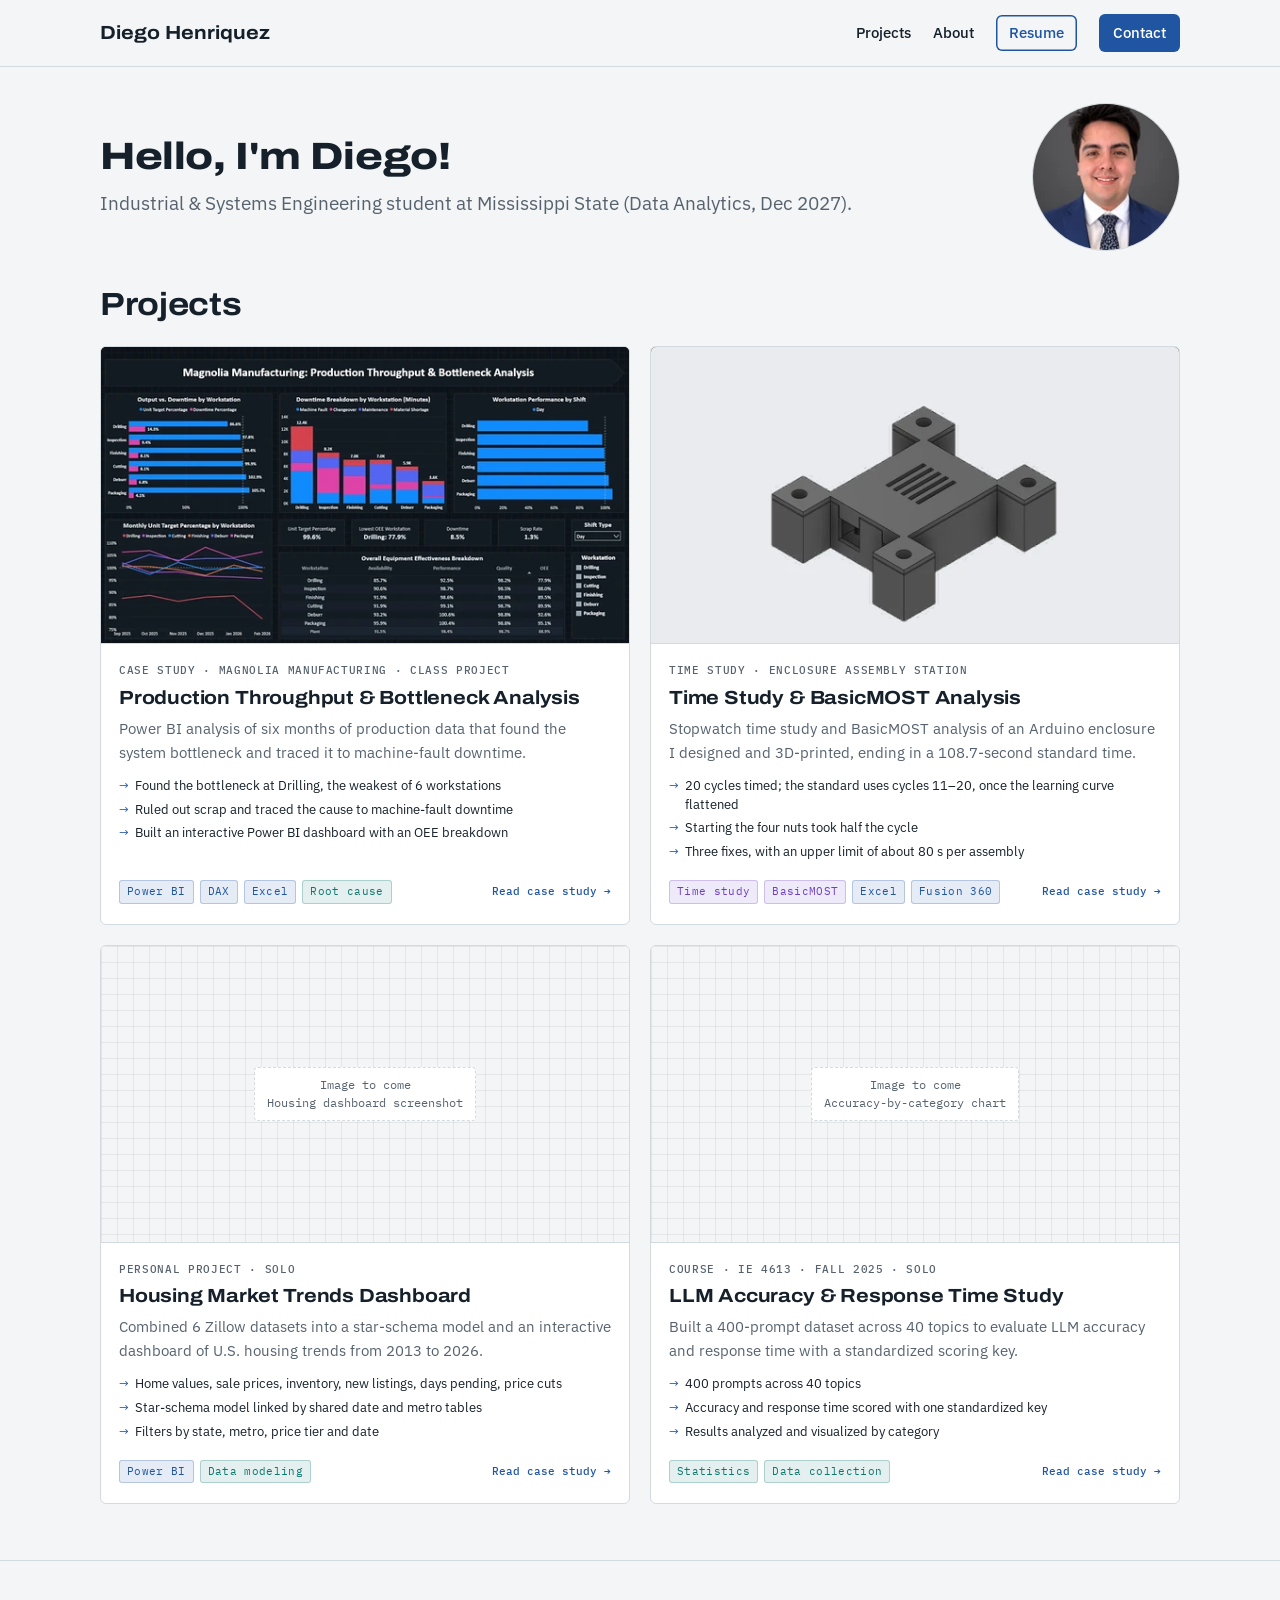
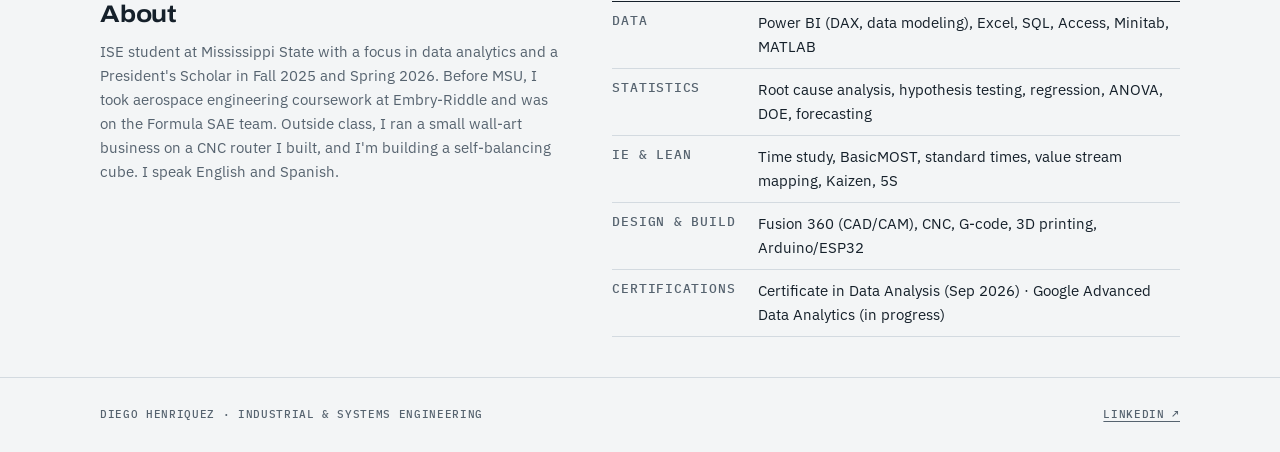
==== commit 87a14e25: "Home intro: headshot replaces the photo placeholder Co-Authored-By: Claude Opus 5.5 <noreply@anthrop" ====
--- a/index.html
+++ b/index.html
@@ -10,7 +10,7 @@
 <link rel="preconnect" href="https://fonts.googleapis.com">
 <link rel="preconnect" href="https://fonts.gstatic.com" crossorigin>
 <link rel="stylesheet" href="https://fonts.googleapis.com/css2?family=Archivo:wdth,wght@100..125,500..800&family=IBM+Plex+Mono:wght@400;500&family=IBM+Plex+Sans:ital,wght@0,400;0,500;0,600;1,400&display=swap">
-<link rel="stylesheet" href="/assets/site.css?v=e1e865ce">
+<link rel="stylesheet" href="/assets/site.css?v=98a879f2">
 </head>
 <body>
 <header class="site-header">
@@ -31,7 +31,7 @@
         <h1 id="name-h">Hello, I'm Diego!</h1>
         <p class="lede"><span class="line">Industrial &amp; Systems Engineering student at Mississippi State (Data Analytics, Dec&nbsp;2027).</span></p>
       </div>
-      <div class="avatar" role="img" aria-label="Profile photo coming soon"><span>Photo</span></div>
+      <img class="avatar avatar-photo" src="/assets/img/diego-148.webp" srcset="/assets/img/diego-148.webp 148w, /assets/img/diego-296.webp 296w, /assets/img/diego-444.webp 444w" sizes="(max-width: 560px) 88px, 148px" width="148" height="148" alt="Diego Henriquez">
     </div>
   </div>
 
--- a/assets/site.css
+++ b/assets/site.css
@@ -575,3 +575,6 @@
 .sheet-head .sheet-stats .v { display: block; font-size: 1.35rem; font-weight: 650; color: var(--ink); margin-top: 2px; font-variant-numeric: tabular-nums; }
 .sheet-head .sheet-stats .v small { font-size: 0.8rem; font-weight: 500; color: var(--muted); margin-left: 3px; }
 @media (max-width: 520px) { .sheet-head .sheet-stats .v { font-size: 1.1rem; } .sheet-head .sheet-stats li { padding: 8px 10px; } }
+
+/* Home intro headshot (replaces the dashed placeholder). */
+.avatar.avatar-photo { display: block; height: auto; object-fit: cover; background: #2b2f33; border: 1px solid var(--line); padding: 0; }
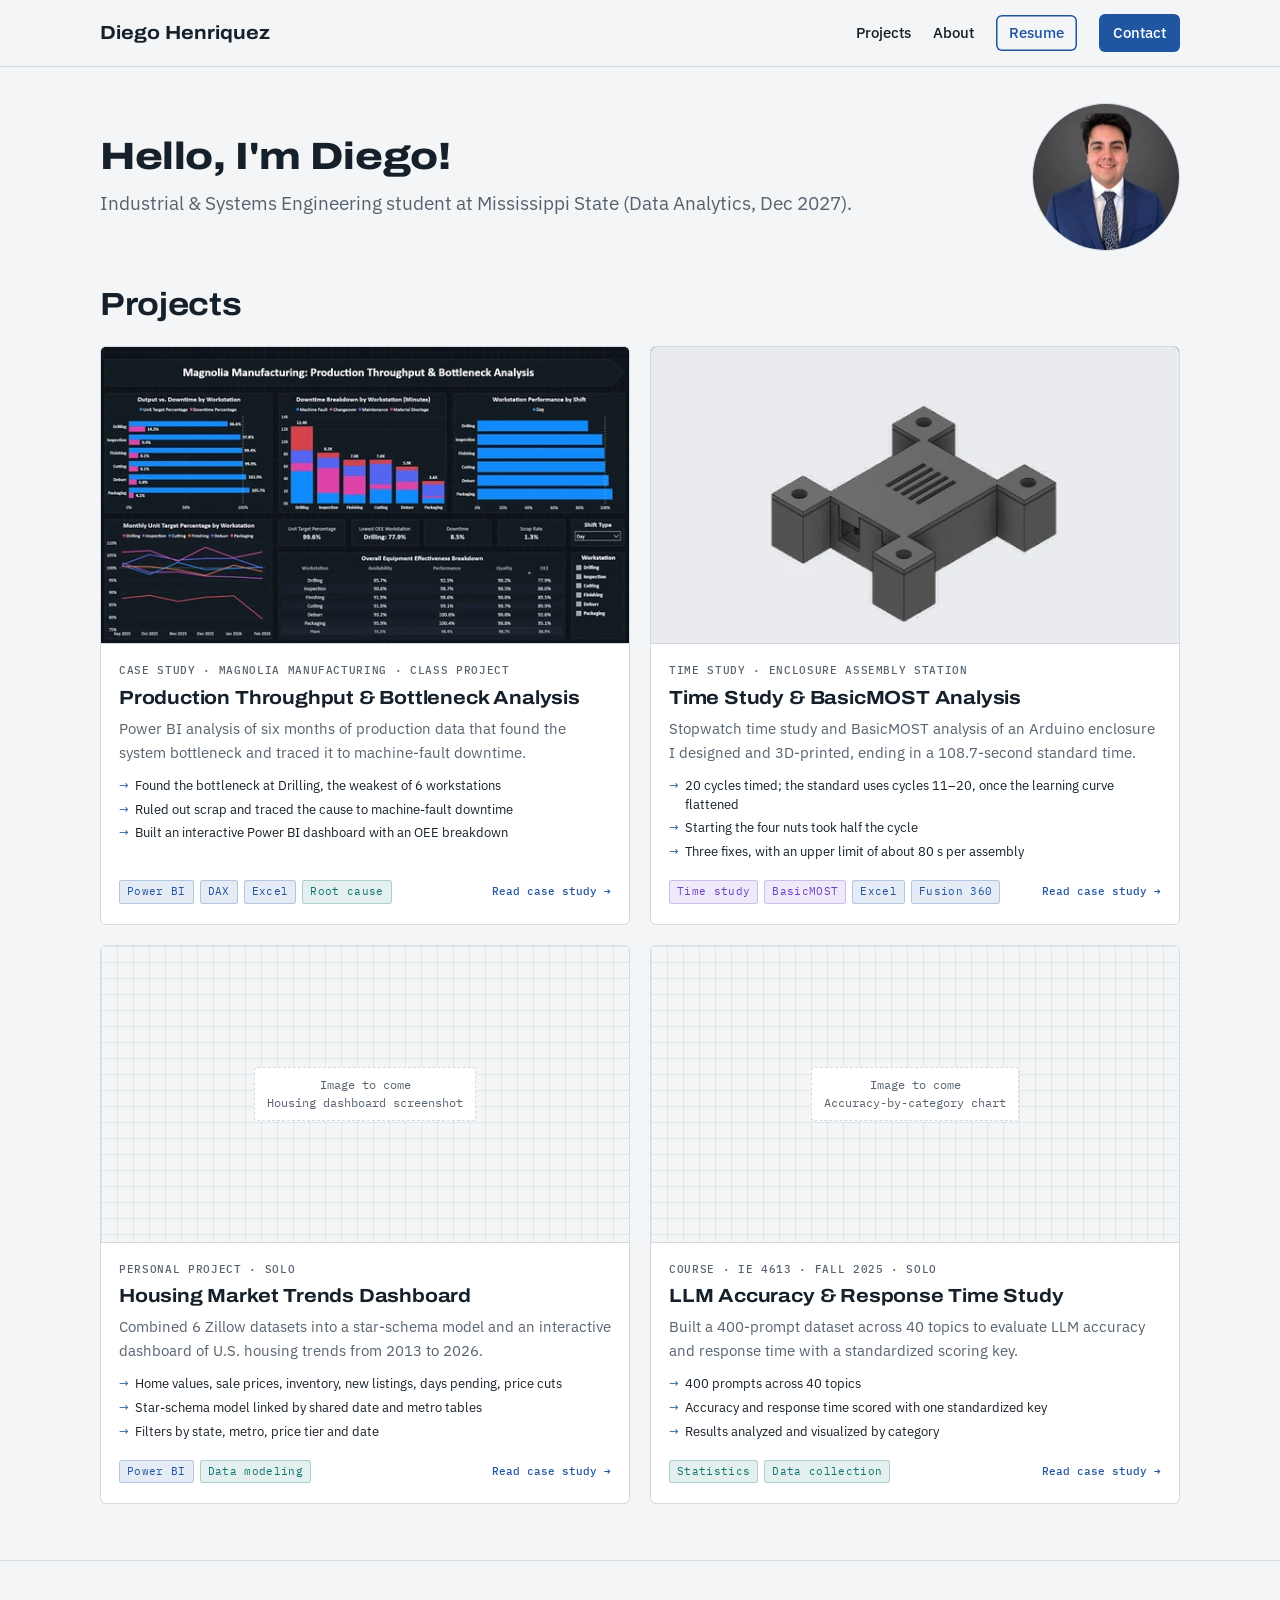
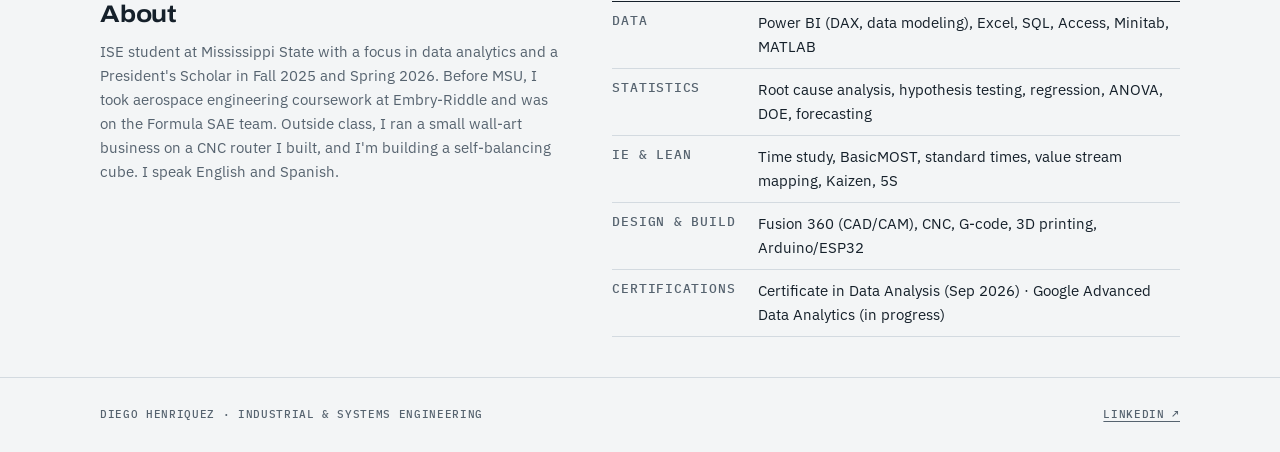
==== commit 28904683: "Headshot: zoom out so the hair isn't clipped Co-Authored-By: Claude Opus 5.5 <noreply@anthropic.com>" ====
--- a/index.html
+++ b/index.html
@@ -31,7 +31,7 @@
         <h1 id="name-h">Hello, I'm Diego!</h1>
         <p class="lede"><span class="line">Industrial &amp; Systems Engineering student at Mississippi State (Data Analytics, Dec&nbsp;2027).</span></p>
       </div>
-      <img class="avatar avatar-photo" src="/assets/img/diego-148.webp" srcset="/assets/img/diego-148.webp 148w, /assets/img/diego-296.webp 296w, /assets/img/diego-444.webp 444w" sizes="(max-width: 560px) 88px, 148px" width="148" height="148" alt="Diego Henriquez">
+      <img class="avatar avatar-photo" src="/assets/img/diego2-148.webp" srcset="/assets/img/diego2-148.webp 148w, /assets/img/diego2-296.webp 296w, /assets/img/diego2-444.webp 444w" sizes="(max-width: 560px) 88px, 148px" width="148" height="148" alt="Diego Henriquez">
     </div>
   </div>
 
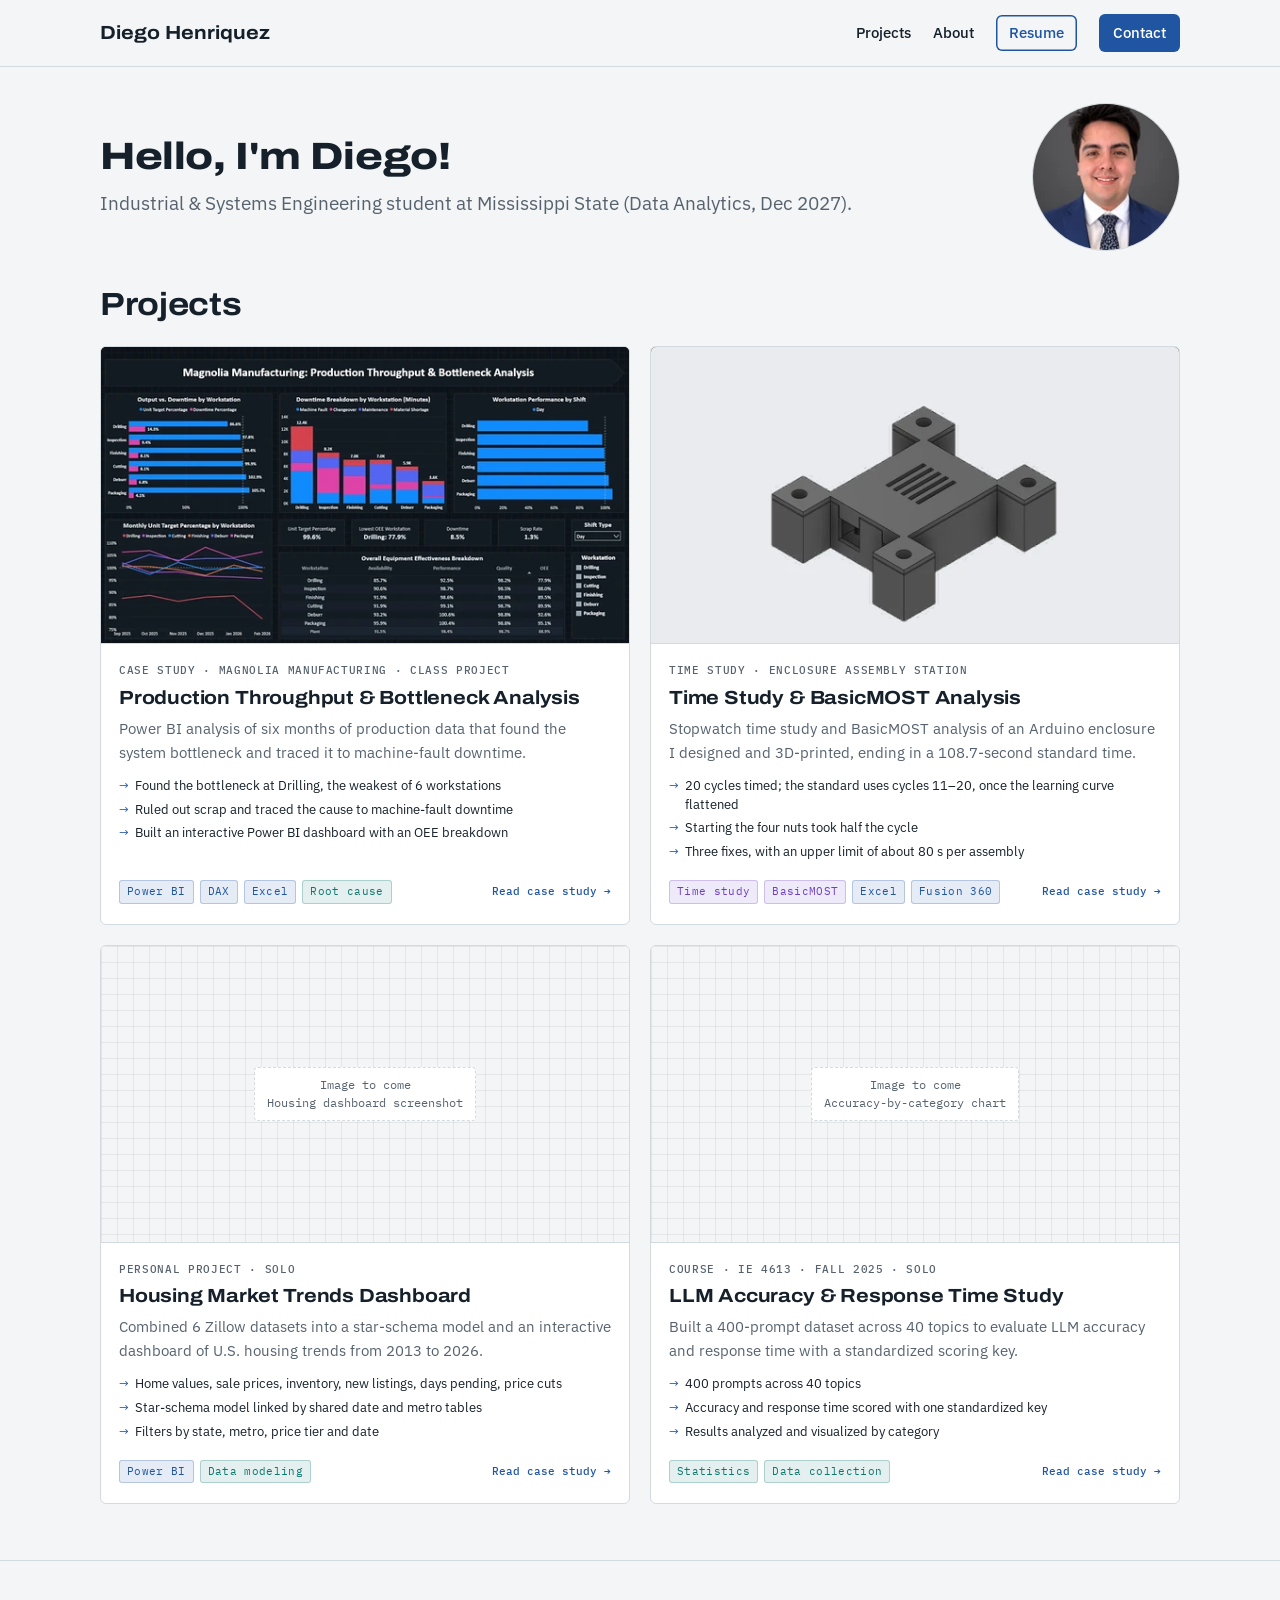
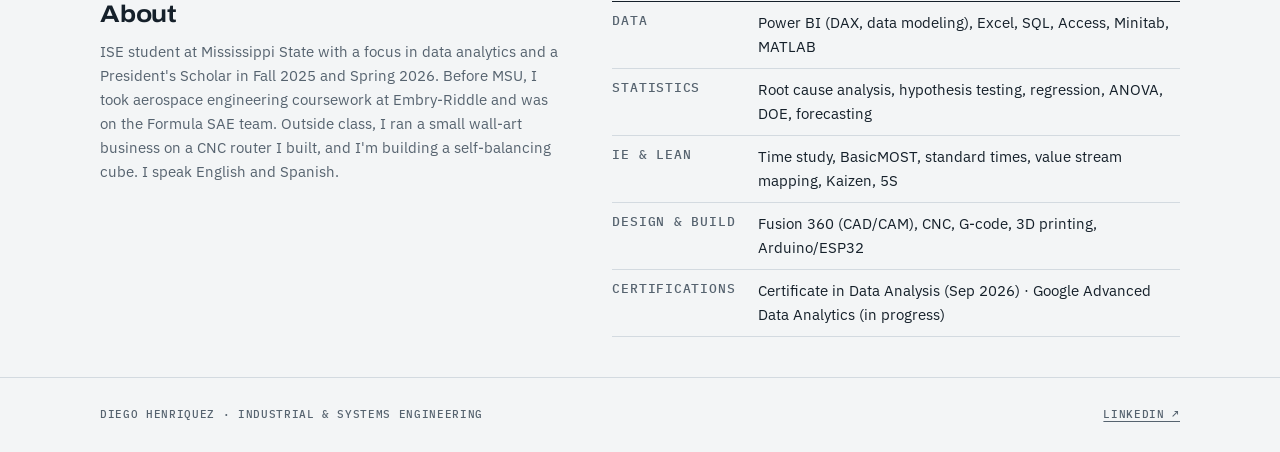
==== commit 1e71b051: "Headshot: back to the first crop Co-Authored-By: Claude Opus 5.5 <noreply@anthropic.com> Claude-Sess" ====
--- a/index.html
+++ b/index.html
@@ -31,7 +31,7 @@
         <h1 id="name-h">Hello, I'm Diego!</h1>
         <p class="lede"><span class="line">Industrial &amp; Systems Engineering student at Mississippi State (Data Analytics, Dec&nbsp;2027).</span></p>
       </div>
-      <img class="avatar avatar-photo" src="/assets/img/diego2-148.webp" srcset="/assets/img/diego2-148.webp 148w, /assets/img/diego2-296.webp 296w, /assets/img/diego2-444.webp 444w" sizes="(max-width: 560px) 88px, 148px" width="148" height="148" alt="Diego Henriquez">
+      <img class="avatar avatar-photo" src="/assets/img/diego-148.webp" srcset="/assets/img/diego-148.webp 148w, /assets/img/diego-296.webp 296w, /assets/img/diego-444.webp 444w" sizes="(max-width: 560px) 88px, 148px" width="148" height="148" alt="Diego Henriquez">
     </div>
   </div>
 
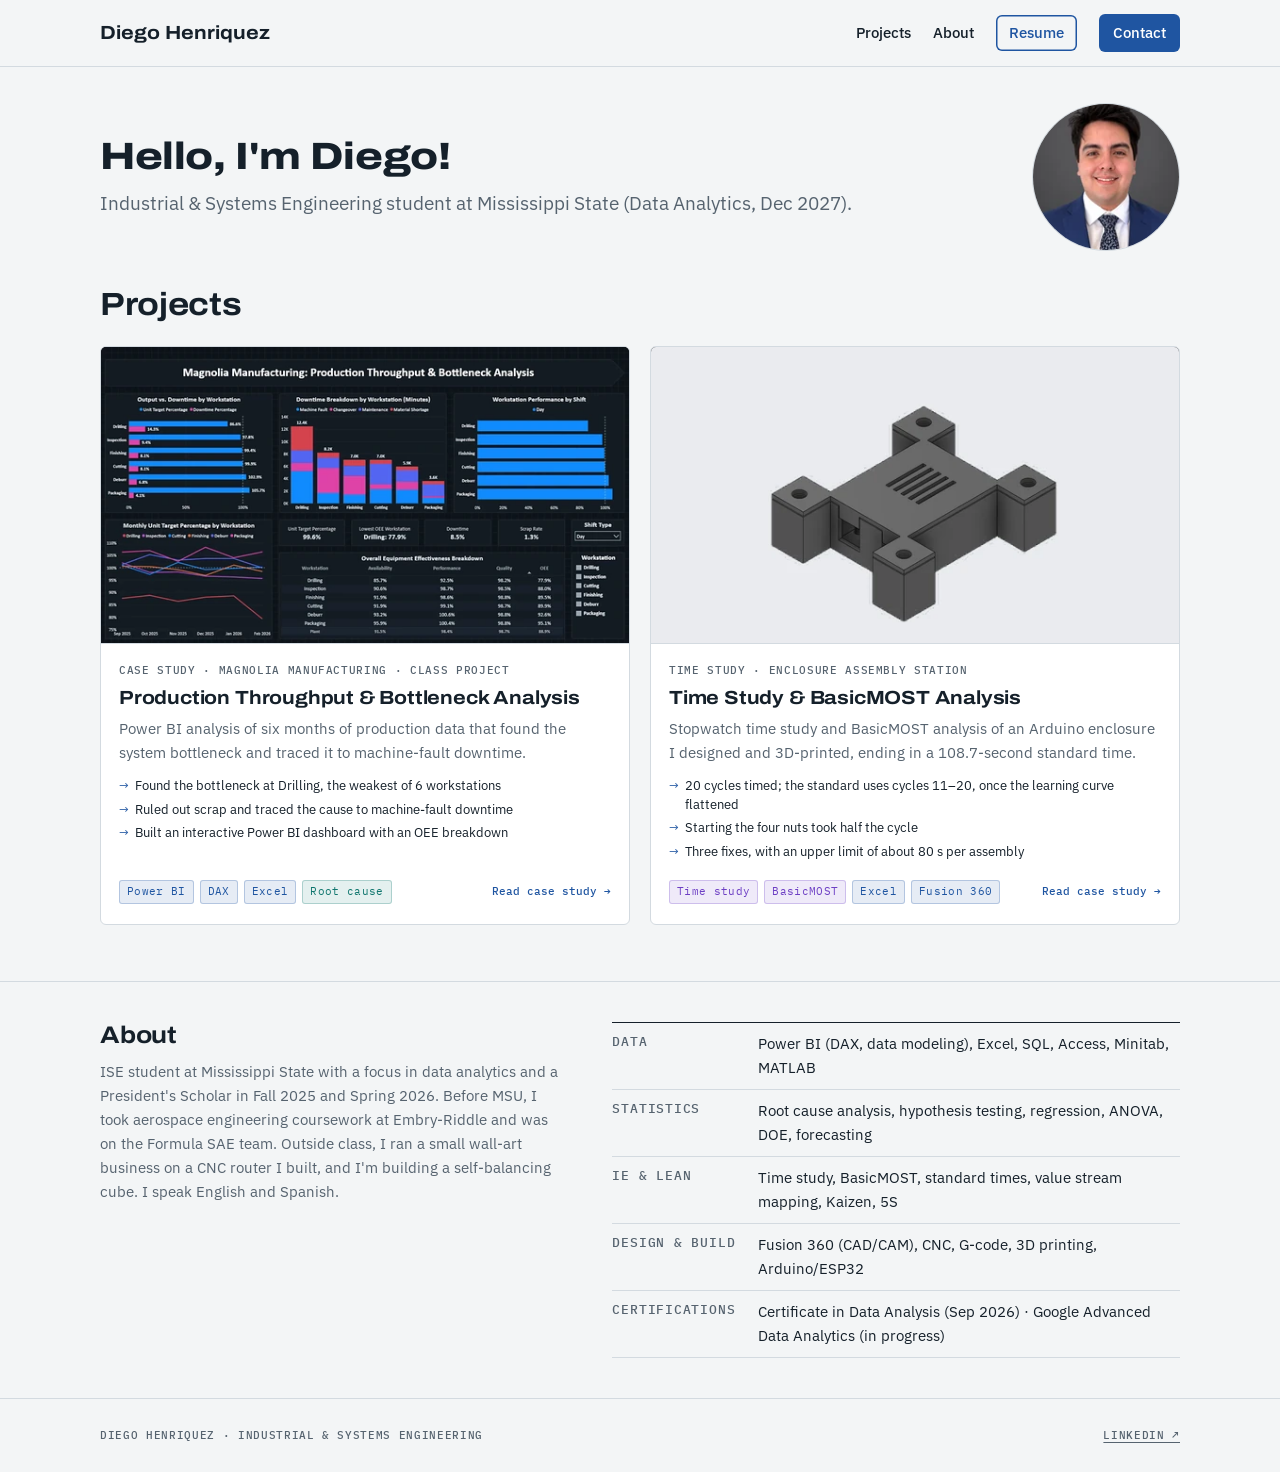
==== commit 96a1effa: "Hide the housing dashboard and LLM study until they're ready Co-Authored-By: Claude Opus 5.5 <norepl" ====
--- a/index.html
+++ b/index.html
@@ -67,32 +67,6 @@
             </div>
           </div>
         </a>
-        <a class="card" href="/projects/housing-dashboard/">
-          <div class="thumb"><div class="pending">Image to come<br>Housing dashboard screenshot</div></div>
-          <div class="card-body">
-            <div class="label">Personal project · Solo</div>
-            <h3>Housing Market Trends Dashboard</h3>
-            <p>Combined 6 Zillow datasets into a star-schema model and an interactive dashboard of U.S. housing trends from 2013 to 2026.</p>
-            <ul class="facts"><li>Home values, sale prices, inventory, new listings, days pending, price cuts</li><li>Star-schema model linked by shared date and metro tables</li><li>Filters by state, metro, price tier and date</li></ul>
-            <div class="card-foot">
-              <div class="tags"><span class="tag k-tool">Power BI</span><span class="tag k-analysis">Data modeling</span></div>
-              <span class="status">Read case study →</span>
-            </div>
-          </div>
-        </a>
-        <a class="card" href="/projects/llm-study/">
-          <div class="thumb"><div class="pending">Image to come<br>Accuracy-by-category chart</div></div>
-          <div class="card-body">
-            <div class="label">Course · IE 4613 · Fall 2025 · Solo</div>
-            <h3>LLM Accuracy &amp; Response Time Study</h3>
-            <p>Built a 400-prompt dataset across 40 topics to evaluate LLM accuracy and response time with a standardized scoring key.</p>
-            <ul class="facts"><li>400 prompts across 40 topics</li><li>Accuracy and response time scored with one standardized key</li><li>Results analyzed and visualized by category</li></ul>
-            <div class="card-foot">
-              <div class="tags"><span class="tag k-analysis">Statistics</span><span class="tag k-analysis">Data collection</span></div>
-              <span class="status">Read case study →</span>
-            </div>
-          </div>
-        </a>
       </div>
     </div>
   </section>
